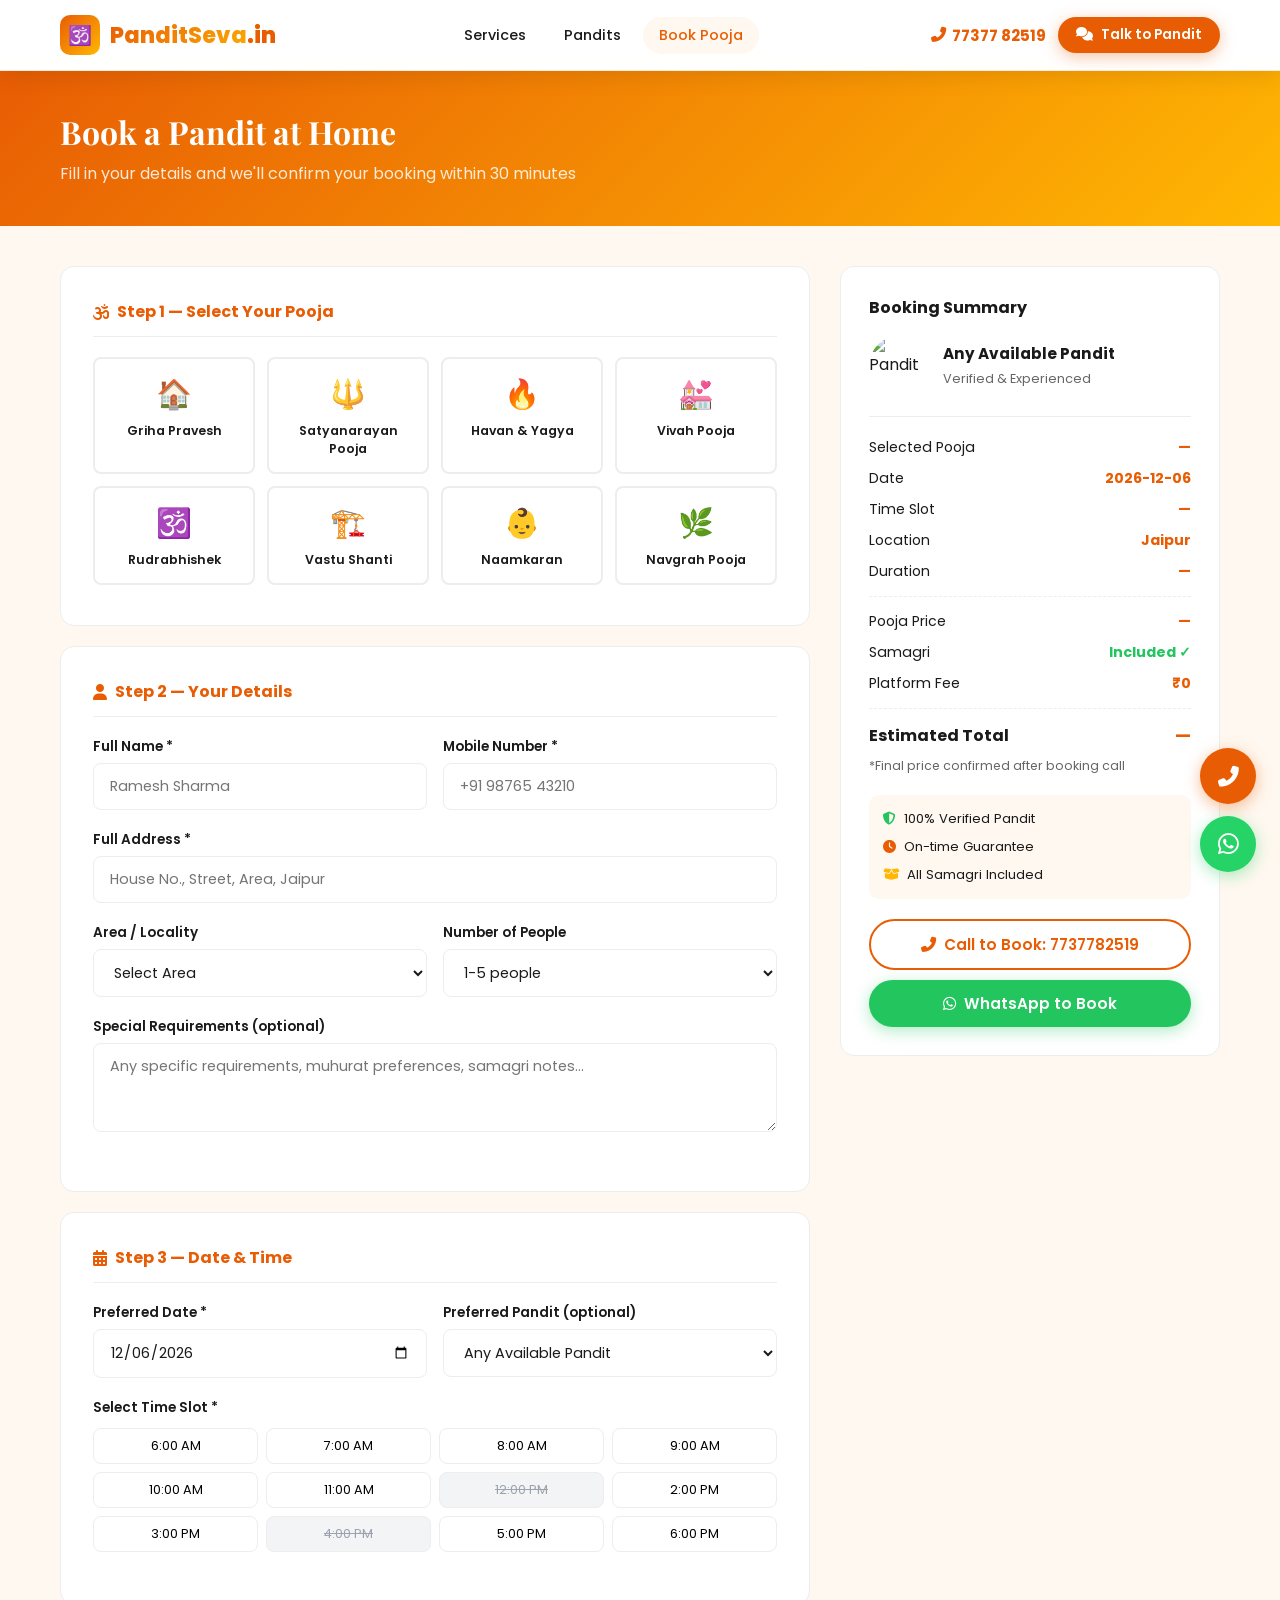
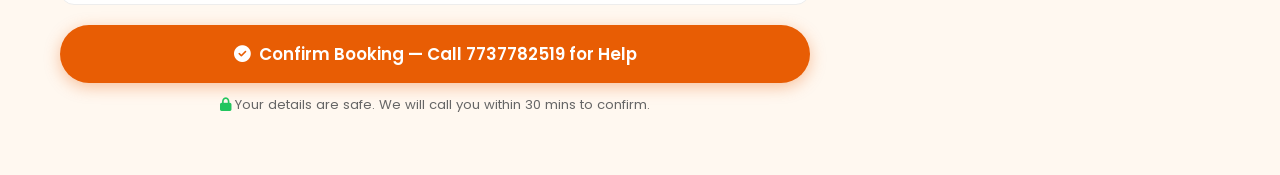
==== booking.html @ 1c574b83 "Initial commit: PanditSeva.in — Pandit booking website for Jaipur Full website with Astrotalk-style " ====
<!DOCTYPE html>
<html lang="en">
<head>
  <meta charset="UTF-8">
  <meta name="viewport" content="width=device-width, initial-scale=1.0">
  <title>Book a Pooja — PanditSeva.in Jaipur</title>
  <link rel="stylesheet" href="css/style.css">
  <link rel="stylesheet" href="https://cdnjs.cloudflare.com/ajax/libs/font-awesome/6.5.0/css/all.min.css">
  <link rel="icon" href="data:image/svg+xml,<svg xmlns='http://www.w3.org/2000/svg' viewBox='0 0 100 100'><text y='.9em' font-size='90'>🕉️</text></svg>">
  <style>
    .service-select-grid { display: grid; grid-template-columns: repeat(4, 1fr); gap: 12px; margin-bottom: 8px; }
    .service-select-card { border: 2px solid var(--border); border-radius: var(--radius-sm); padding: 14px 10px; text-align: center; cursor: pointer; transition: var(--transition); }
    .service-select-card:hover { border-color: var(--primary); background: var(--bg-light); }
    .service-select-card.selected { border-color: var(--primary); background: var(--bg-light); }
    .service-select-card .icon { font-size: 1.8rem; margin-bottom: 6px; }
    .service-select-card span { font-size: 0.78rem; font-weight: 600; display: block; }
    .slot-grid { display: grid; grid-template-columns: repeat(4, 1fr); gap: 8px; margin-top: 10px; }
    .slot-btn { border: 1px solid var(--border); border-radius: 8px; padding: 8px 4px; font-size: 0.8rem; cursor: pointer; transition: var(--transition); font-family: 'Poppins', sans-serif; background: #fff; text-align: center; }
    .slot-btn:hover { border-color: var(--primary); color: var(--primary); }
    .slot-btn.selected { background: var(--primary); color: #fff; border-color: var(--primary); }
    .slot-btn.unavailable { background: #F3F4F6; color: #9CA3AF; cursor: not-allowed; text-decoration: line-through; }
    .success-overlay { display: none; position: fixed; inset: 0; background: rgba(0,0,0,0.7); z-index: 9999; align-items: center; justify-content: center; }
    .success-overlay.active { display: flex; }
    .success-box { background: #fff; border-radius: 24px; padding: 48px 40px; text-align: center; max-width: 400px; width: 90%; }
    .success-icon { font-size: 4rem; margin-bottom: 16px; }
    .success-box h2 { font-size: 1.5rem; margin-bottom: 10px; }
    .success-box p { color: var(--text-muted); margin-bottom: 24px; line-height: 1.7; }
    .booking-id { background: var(--bg-light); border-radius: 10px; padding: 12px; font-weight: 700; color: var(--primary); margin-bottom: 24px; font-size: 1.1rem; }
    @media (max-width: 768px) { .service-select-grid { grid-template-columns: repeat(2, 1fr); } .slot-grid { grid-template-columns: repeat(3, 1fr); } }
  </style>
</head>
<body>

<header class="header scrolled">
  <div class="container">
    <div class="header-inner">
      <a href="index.html" class="logo">
        <div class="logo-icon">🕉️</div>
        <span class="logo-text">PanditSeva<span class="logo-dot">.in</span></span>
      </a>
      <nav class="nav">
        <a href="index.html#services">Services</a>
        <a href="pandits.html">Pandits</a>
        <a href="booking.html" class="active">Book Pooja</a>
      </nav>
      <div class="header-actions">
        <a href="tel:7737782519" class="header-phone"><i class="fas fa-phone-alt"></i> 77377 82519</a>
        <a href="chat.html" class="btn btn-primary btn-sm"><i class="fas fa-comments"></i> Talk to Pandit</a>
      </div>
    </div>
  </div>
</header>

<div class="booking-page">
  <div class="booking-hero">
    <div class="container">
      <h1 style="font-family:'Playfair Display',serif;font-size:2rem;color:#fff;margin-bottom:8px">Book a Pandit at Home</h1>
      <p style="color:rgba(255,255,255,0.85)">Fill in your details and we'll confirm your booking within 30 minutes</p>
    </div>
  </div>

  <div class="container">
    <div class="booking-layout">

      <!-- BOOKING FORM -->
      <div>

        <!-- Step 1: Select Pooja -->
        <div class="booking-form-card" style="margin-bottom:20px">
          <div class="form-section-title"><i class="fas fa-om"></i> Step 1 — Select Your Pooja</div>
          <div class="service-select-grid" id="serviceGrid">
            <!-- injected by JS -->
          </div>
        </div>

        <!-- Step 2: Personal Details -->
        <div class="booking-form-card" style="margin-bottom:20px">
          <div class="form-section-title"><i class="fas fa-user"></i> Step 2 — Your Details</div>
          <div class="form-row">
            <div class="form-group">
              <label>Full Name *</label>
              <input type="text" class="form-control" id="custName" placeholder="Ramesh Sharma">
            </div>
            <div class="form-group">
              <label>Mobile Number *</label>
              <input type="tel" class="form-control" id="custPhone" placeholder="+91 98765 43210">
            </div>
          </div>
          <div class="form-group">
            <label>Full Address *</label>
            <input type="text" class="form-control" id="custAddress" placeholder="House No., Street, Area, Jaipur">
          </div>
          <div class="form-row">
            <div class="form-group">
              <label>Area / Locality</label>
              <select class="form-control" id="custArea">
                <option>Select Area</option>
                <option>Vaishali Nagar</option>
                <option>Mansarovar</option>
                <option>Malviya Nagar</option>
                <option>C-Scheme</option>
                <option>Bani Park</option>
                <option>Jagatpura</option>
                <option>Pratap Nagar</option>
                <option>Raja Park</option>
                <option>Tonk Road</option>
                <option>Ajmer Road</option>
                <option>Sanganer</option>
                <option>Murlipura</option>
                <option>Other Jaipur Area</option>
              </select>
            </div>
            <div class="form-group">
              <label>Number of People</label>
              <select class="form-control" id="custPeople">
                <option>1-5 people</option>
                <option>6-15 people</option>
                <option>16-30 people</option>
                <option>30+ people</option>
              </select>
            </div>
          </div>
          <div class="form-group">
            <label>Special Requirements (optional)</label>
            <textarea class="form-control" id="custNote" rows="3" placeholder="Any specific requirements, muhurat preferences, samagri notes..."></textarea>
          </div>
        </div>

        <!-- Step 3: Date & Time -->
        <div class="booking-form-card" style="margin-bottom:20px">
          <div class="form-section-title"><i class="fas fa-calendar-alt"></i> Step 3 — Date & Time</div>
          <div class="form-row">
            <div class="form-group">
              <label>Preferred Date *</label>
              <input type="date" class="form-control" id="custDate">
            </div>
            <div class="form-group">
              <label>Preferred Pandit (optional)</label>
              <select class="form-control" id="custPandit">
                <option value="">Any Available Pandit</option>
              </select>
            </div>
          </div>
          <div class="form-group">
            <label>Select Time Slot *</label>
            <div class="slot-grid" id="slotGrid">
              <!-- injected by JS -->
            </div>
          </div>
        </div>

        <button class="btn btn-primary btn-lg" style="width:100%;justify-content:center" onclick="submitBooking()">
          <i class="fas fa-check-circle"></i> Confirm Booking — Call 7737782519 for Help
        </button>
        <p style="text-align:center;font-size:0.82rem;color:var(--text-muted);margin-top:12px">
          <i class="fas fa-lock" style="color:var(--success)"></i> Your details are safe. We will call you within 30 mins to confirm.
        </p>
      </div>

      <!-- SUMMARY -->
      <div>
        <div class="booking-summary">
          <h4 style="margin-bottom:16px;font-size:1rem;font-weight:700">Booking Summary</h4>

          <div class="summary-pandit" id="summaryPandit">
            <img src="https://ui-avatars.com/api/?name=Any+Pandit&background=E85D04&color=fff" alt="Pandit" style="width:60px;height:60px;border-radius:50%">
            <div>
              <strong style="display:block;font-size:0.95rem">Any Available Pandit</strong>
              <span style="font-size:0.8rem;color:var(--text-muted)">Verified & Experienced</span>
            </div>
          </div>

          <div class="summary-row">
            <span>Selected Pooja</span>
            <strong id="sumPooja">—</strong>
          </div>
          <div class="summary-row">
            <span>Date</span>
            <strong id="sumDate">—</strong>
          </div>
          <div class="summary-row">
            <span>Time Slot</span>
            <strong id="sumTime">—</strong>
          </div>
          <div class="summary-row">
            <span>Location</span>
            <strong id="sumArea">Jaipur</strong>
          </div>
          <div class="summary-row">
            <span>Duration</span>
            <strong id="sumDuration">—</strong>
          </div>
          <hr class="summary-divider">
          <div class="summary-row">
            <span>Pooja Price</span>
            <strong id="sumPrice" style="color:var(--primary)">—</strong>
          </div>
          <div class="summary-row">
            <span>Samagri</span>
            <strong style="color:var(--success)">Included ✓</strong>
          </div>
          <div class="summary-row">
            <span>Platform Fee</span>
            <strong>₹0</strong>
          </div>
          <hr class="summary-divider">
          <div class="summary-total">
            <span>Estimated Total</span>
            <strong id="sumTotal" style="color:var(--primary);font-size:1.1rem">—</strong>
          </div>
          <p style="font-size:0.78rem;color:var(--text-muted);margin-top:8px">*Final price confirmed after booking call</p>

          <div style="margin-top:20px;background:var(--bg-light);border-radius:10px;padding:14px;font-size:0.82rem">
            <div style="display:flex;gap:8px;align-items:center;margin-bottom:8px"><i class="fas fa-shield-alt" style="color:var(--success)"></i> 100% Verified Pandit</div>
            <div style="display:flex;gap:8px;align-items:center;margin-bottom:8px"><i class="fas fa-clock" style="color:var(--primary)"></i> On-time Guarantee</div>
            <div style="display:flex;gap:8px;align-items:center"><i class="fas fa-box-open" style="color:var(--gold)"></i> All Samagri Included</div>
          </div>

          <div style="margin-top:20px">
            <a href="tel:7737782519" class="btn btn-outline" style="width:100%;justify-content:center;margin-bottom:10px">
              <i class="fas fa-phone-alt"></i> Call to Book: 7737782519
            </a>
            <a href="https://wa.me/917737782519?text=I want to book a pooja" target="_blank" class="btn btn-green" style="width:100%;justify-content:center">
              <i class="fab fa-whatsapp"></i> WhatsApp to Book
            </a>
          </div>
        </div>
      </div>

    </div>
  </div>
</div>

<!-- SUCCESS MODAL -->
<div class="success-overlay" id="successOverlay">
  <div class="success-box">
    <div class="success-icon">🙏</div>
    <h2>Booking Confirmed!</h2>
    <p>Thank you for booking with PanditSeva.in. Our team will call you within 30 minutes to confirm all details.</p>
    <div class="booking-id" id="bookingId">Booking ID: PS-XXXXXX</div>
    <div style="display:flex;flex-direction:column;gap:10px">
      <a href="tel:7737782519" class="btn btn-primary" style="justify-content:center">
        <i class="fas fa-phone-alt"></i> Call Us: 7737782519
      </a>
      <a href="https://wa.me/917737782519" target="_blank" class="btn btn-green" style="justify-content:center">
        <i class="fab fa-whatsapp"></i> WhatsApp Us
      </a>
      <a href="index.html" class="btn btn-outline" style="justify-content:center">Back to Home</a>
    </div>
  </div>
</div>

<!-- FLOATING -->
<div class="float-btns">
  <a href="tel:7737782519" class="float-call"><i class="fas fa-phone-alt"></i></a>
  <a href="https://wa.me/917737782519" target="_blank" class="float-wa"><i class="fab fa-whatsapp"></i></a>
</div>

<script src="js/data.js"></script>
<script>
// Set min date to today
const dateInput = document.getElementById('custDate');
const today = new Date().toISOString().split('T')[0];
dateInput.min = today;
dateInput.value = today;
dateInput.onchange = () => { document.getElementById('sumDate').textContent = dateInput.value; };

// Render service selection
const sGrid = document.getElementById('serviceGrid');
let selectedService = null;
services.forEach((s, i) => {
  const el = document.createElement('div');
  el.className = 'service-select-card';
  el.innerHTML = `<div class="icon">${s.icon}</div><span>${s.name}</span>`;
  el.onclick = () => {
    document.querySelectorAll('.service-select-card').forEach(c => c.classList.remove('selected'));
    el.classList.add('selected');
    selectedService = poojas[i];
    document.getElementById('sumPooja').textContent = s.name;
    document.getElementById('sumPrice').textContent = poojas[i].price;
    document.getElementById('sumTotal').textContent = poojas[i].price + '+';
    document.getElementById('sumDuration').textContent = poojas[i].duration;
  };
  sGrid.appendChild(el);
});

// Render time slots
const slots = ['6:00 AM','7:00 AM','8:00 AM','9:00 AM','10:00 AM','11:00 AM','12:00 PM','2:00 PM','3:00 PM','4:00 PM','5:00 PM','6:00 PM'];
const unavailable = ['12:00 PM', '4:00 PM'];
let selectedSlot = null;
const slotGrid = document.getElementById('slotGrid');
slots.forEach(slot => {
  const btn = document.createElement('button');
  btn.className = 'slot-btn' + (unavailable.includes(slot) ? ' unavailable' : '');
  btn.textContent = slot;
  if (!unavailable.includes(slot)) {
    btn.onclick = () => {
      document.querySelectorAll('.slot-btn:not(.unavailable)').forEach(b => b.classList.remove('selected'));
      btn.classList.add('selected');
      selectedSlot = slot;
      document.getElementById('sumTime').textContent = slot;
    };
  }
  slotGrid.appendChild(btn);
});

// Populate pandit dropdown
const panditSelect = document.getElementById('custPandit');
pandits.forEach(p => {
  const opt = document.createElement('option');
  opt.value = p.id;
  opt.textContent = p.name + ' (' + p.specializations[0] + ')';
  panditSelect.appendChild(opt);
});

// URL param - pre-select pandit
const urlParams = new URLSearchParams(window.location.search);
const panditId = parseInt(urlParams.get('pandit'));
if (panditId) panditSelect.value = panditId;

document.getElementById('custArea').onchange = function() {
  document.getElementById('sumArea').textContent = this.value + ', Jaipur';
};
document.getElementById('sumDate').textContent = today;

function submitBooking() {
  const name = document.getElementById('custName').value.trim();
  const phone = document.getElementById('custPhone').value.trim();
  const address = document.getElementById('custAddress').value.trim();
  if (!name) { alert('Please enter your name.'); return; }
  if (!phone) { alert('Please enter your mobile number.'); return; }
  if (!address) { alert('Please enter your address.'); return; }
  if (!selectedService) { alert('Please select a pooja service.'); return; }
  if (!selectedSlot) { alert('Please select a time slot.'); return; }
  const id = 'PS-' + Math.floor(100000 + Math.random() * 900000);
  document.getElementById('bookingId').textContent = 'Booking ID: ' + id;
  document.getElementById('successOverlay').classList.add('active');
}
</script>
</body>
</html>
---- css/style.css ----
@import url('https://fonts.googleapis.com/css2?family=Poppins:wght@300;400;500;600;700;800&family=Playfair+Display:wght@600;700&display=swap');

:root {
  --primary: #E85D04;
  --primary-dark: #C4400A;
  --primary-light: #FF8C38;
  --gold: #FFB703;
  --gold-dark: #E0A003;
  --saffron: #F48C06;
  --bg-light: #FFF8F0;
  --bg-white: #FFFFFF;
  --text-dark: #1A1A1A;
  --text-muted: #666;
  --text-light: #999;
  --border: #EDEDED;
  --success: #22C55E;
  --danger: #EF4444;
  --warning: #F59E0B;
  --shadow-sm: 0 2px 8px rgba(232,93,4,0.08);
  --shadow-md: 0 4px 24px rgba(0,0,0,0.10);
  --shadow-lg: 0 8px 40px rgba(0,0,0,0.14);
  --radius-sm: 8px;
  --radius-md: 14px;
  --radius-lg: 22px;
  --radius-xl: 40px;
  --transition: all 0.25s ease;
}

*, *::before, *::after { box-sizing: border-box; margin: 0; padding: 0; }
html { scroll-behavior: smooth; }
body { font-family: 'Poppins', sans-serif; color: var(--text-dark); background: #fff; overflow-x: hidden; }
a { text-decoration: none; color: inherit; }
ul { list-style: none; }
img { max-width: 100%; display: block; }
button { cursor: pointer; border: none; outline: none; font-family: 'Poppins', sans-serif; }

/* ── SCROLLBAR ── */
::-webkit-scrollbar { width: 6px; }
::-webkit-scrollbar-track { background: #f1f1f1; }
::-webkit-scrollbar-thumb { background: var(--primary); border-radius: 10px; }

/* ── UTILITY ── */
.container { max-width: 1200px; margin: 0 auto; padding: 0 20px; }
.section { padding: 80px 0; }
.section-title { font-family: 'Playfair Display', serif; font-size: 2.2rem; font-weight: 700; color: var(--text-dark); margin-bottom: 10px; }
.section-subtitle { color: var(--text-muted); font-size: 1rem; margin-bottom: 50px; }
.badge { display: inline-block; padding: 4px 12px; border-radius: 50px; font-size: 0.75rem; font-weight: 600; }
.badge-success { background: #DCFCE7; color: #16A34A; }
.badge-warning { background: #FEF3C7; color: #D97706; }
.badge-danger { background: #FEE2E2; color: #DC2626; }
.tag { display: inline-block; background: var(--bg-light); border: 1px solid #FDDCB5; color: var(--primary); font-size: 0.72rem; font-weight: 500; padding: 3px 10px; border-radius: 50px; }

/* ── BUTTONS ── */
.btn { display: inline-flex; align-items: center; gap: 8px; padding: 12px 28px; border-radius: var(--radius-xl); font-weight: 600; font-size: 0.95rem; transition: var(--transition); }
.btn-primary { background: var(--primary); color: #fff; box-shadow: 0 4px 16px rgba(232,93,4,0.35); }
.btn-primary:hover { background: var(--primary-dark); transform: translateY(-2px); box-shadow: 0 6px 20px rgba(232,93,4,0.45); }
.btn-gold { background: linear-gradient(135deg, #FFB703, #E85D04); color: #fff; box-shadow: 0 4px 16px rgba(255,183,3,0.4); }
.btn-gold:hover { transform: translateY(-2px); box-shadow: 0 6px 20px rgba(255,183,3,0.5); }
.btn-outline { background: transparent; border: 2px solid var(--primary); color: var(--primary); }
.btn-outline:hover { background: var(--primary); color: #fff; }
.btn-white { background: #fff; color: var(--primary); box-shadow: var(--shadow-md); }
.btn-white:hover { transform: translateY(-2px); }
.btn-sm { padding: 8px 18px; font-size: 0.85rem; }
.btn-lg { padding: 16px 36px; font-size: 1.05rem; }
.btn-green { background: #22C55E; color: #fff; box-shadow: 0 4px 16px rgba(34,197,94,0.35); }
.btn-green:hover { background: #16A34A; transform: translateY(-2px); }

/* ── HEADER ── */
.header { position: fixed; top: 0; left: 0; right: 0; z-index: 1000; background: rgba(255,255,255,0.95); backdrop-filter: blur(12px); border-bottom: 1px solid rgba(232,93,4,0.1); transition: var(--transition); }
.header.scrolled { box-shadow: var(--shadow-md); }
.header-inner { display: flex; align-items: center; justify-content: space-between; height: 70px; }
.logo { display: flex; align-items: center; gap: 10px; }
.logo-icon { width: 40px; height: 40px; background: linear-gradient(135deg, var(--primary), var(--gold)); border-radius: 10px; display: flex; align-items: center; justify-content: center; font-size: 1.2rem; }
.logo-text { font-size: 1.4rem; font-weight: 800; background: linear-gradient(135deg, var(--primary), var(--gold)); -webkit-background-clip: text; -webkit-text-fill-color: transparent; background-clip: text; }
.logo-dot { color: var(--primary); -webkit-text-fill-color: var(--primary); }
.nav { display: flex; align-items: center; gap: 6px; }
.nav a { padding: 8px 16px; border-radius: 50px; font-size: 0.9rem; font-weight: 500; color: var(--text-dark); transition: var(--transition); }
.nav a:hover, .nav a.active { background: var(--bg-light); color: var(--primary); }
.header-actions { display: flex; align-items: center; gap: 12px; }
.header-phone { display: flex; align-items: center; gap: 6px; color: var(--primary); font-weight: 700; font-size: 0.95rem; }
.hamburger { display: none; flex-direction: column; gap: 5px; background: none; padding: 4px; }
.hamburger span { display: block; width: 24px; height: 2px; background: var(--text-dark); border-radius: 2px; transition: var(--transition); }

/* ── HERO ── */
.hero { min-height: 100vh; background: linear-gradient(135deg, #FFF3E8 0%, #FFF8F0 40%, #FFF0D6 100%); display: flex; align-items: center; padding-top: 70px; position: relative; overflow: hidden; }
.hero::before { content: ''; position: absolute; top: -100px; right: -100px; width: 500px; height: 500px; background: radial-gradient(circle, rgba(232,93,4,0.08) 0%, transparent 70%); border-radius: 50%; }
.hero::after { content: ''; position: absolute; bottom: -50px; left: -50px; width: 300px; height: 300px; background: radial-gradient(circle, rgba(255,183,3,0.1) 0%, transparent 70%); border-radius: 50%; }
.hero-grid { display: grid; grid-template-columns: 1fr 1fr; gap: 60px; align-items: center; position: relative; z-index: 1; }
.hero-eyebrow { display: flex; align-items: center; gap: 10px; margin-bottom: 20px; }
.hero-eyebrow span { font-size: 0.85rem; font-weight: 600; color: var(--primary); }
.hero-eyebrow::before { content: '🕉️'; font-size: 1.2rem; }
.hero-title { font-family: 'Playfair Display', serif; font-size: 3rem; line-height: 1.2; font-weight: 700; margin-bottom: 20px; }
.hero-title span { background: linear-gradient(135deg, var(--primary), var(--gold)); -webkit-background-clip: text; -webkit-text-fill-color: transparent; background-clip: text; }
.hero-desc { color: var(--text-muted); font-size: 1.05rem; line-height: 1.8; margin-bottom: 35px; }
.hero-actions { display: flex; align-items: center; gap: 16px; flex-wrap: wrap; margin-bottom: 40px; }
.hero-stats { display: flex; gap: 32px; }
.hero-stat strong { display: block; font-size: 1.5rem; font-weight: 800; color: var(--primary); }
.hero-stat span { font-size: 0.8rem; color: var(--text-muted); }
.hero-card { background: #fff; border-radius: var(--radius-lg); box-shadow: var(--shadow-lg); padding: 30px; border: 1px solid rgba(232,93,4,0.1); }
.hero-card-title { font-size: 1.1rem; font-weight: 700; margin-bottom: 20px; display: flex; align-items: center; gap: 8px; }
.live-dot { width: 10px; height: 10px; background: var(--success); border-radius: 50%; animation: pulse 1.5s infinite; }
@keyframes pulse { 0%,100%{opacity:1;transform:scale(1)} 50%{opacity:0.6;transform:scale(1.3)} }
.online-pandits { display: flex; flex-direction: column; gap: 14px; }
.mini-pandit { display: flex; align-items: center; gap: 12px; padding: 12px; background: var(--bg-light); border-radius: var(--radius-md); cursor: pointer; transition: var(--transition); }
.mini-pandit:hover { background: #FDDCB5; }
.mini-avatar { position: relative; }
.mini-avatar img { width: 44px; height: 44px; border-radius: 50%; object-fit: cover; }
.online-badge { position: absolute; bottom: 0; right: 0; width: 13px; height: 13px; background: var(--success); border: 2px solid #fff; border-radius: 50%; }
.busy-badge { position: absolute; bottom: 0; right: 0; width: 13px; height: 13px; background: var(--warning); border: 2px solid #fff; border-radius: 50%; }
.mini-info { flex: 1; }
.mini-info strong { font-size: 0.9rem; font-weight: 600; display: block; }
.mini-info small { color: var(--text-muted); font-size: 0.75rem; }
.mini-price { font-weight: 700; color: var(--primary); font-size: 0.85rem; }
.mini-actions { display: flex; gap: 6px; }
.mini-btn { width: 32px; height: 32px; border-radius: 50%; display: flex; align-items: center; justify-content: center; font-size: 0.8rem; transition: var(--transition); border: none; cursor: pointer; }
.mini-btn-chat { background: #EFF6FF; color: #3B82F6; }
.mini-btn-chat:hover { background: #3B82F6; color: #fff; }
.mini-btn-call { background: #F0FDF4; color: var(--success); }
.mini-btn-call:hover { background: var(--success); color: #fff; }
.view-all-link { text-align: center; margin-top: 16px; }
.view-all-link a { color: var(--primary); font-weight: 600; font-size: 0.9rem; display: inline-flex; align-items: center; gap: 4px; }

/* ── TRUST BAR ── */
.trust-bar { background: linear-gradient(135deg, var(--primary), var(--primary-dark)); padding: 20px 0; }
.trust-bar-inner { display: flex; justify-content: space-around; align-items: center; gap: 20px; flex-wrap: wrap; }
.trust-item { display: flex; align-items: center; gap: 12px; color: #fff; }
.trust-item i { font-size: 1.5rem; opacity: 0.9; }
.trust-item-text strong { display: block; font-size: 1.3rem; font-weight: 800; }
.trust-item-text span { font-size: 0.8rem; opacity: 0.85; }

/* ── SERVICES ── */
.services { background: #fff; }
.services-grid { display: grid; grid-template-columns: repeat(4, 1fr); gap: 20px; }
.service-card { background: var(--bg-light); border: 1px solid #FDDCB5; border-radius: var(--radius-md); padding: 28px 20px; text-align: center; cursor: pointer; transition: var(--transition); }
.service-card:hover { transform: translateY(-6px); background: var(--primary); border-color: var(--primary); box-shadow: 0 12px 30px rgba(232,93,4,0.25); }
.service-card:hover .service-icon { background: rgba(255,255,255,0.2); }
.service-card:hover h4 { color: #fff; }
.service-card:hover p { color: rgba(255,255,255,0.8); }
.service-card:hover .service-price { color: var(--gold); }
.service-icon { width: 64px; height: 64px; background: #fff; border-radius: 50%; display: flex; align-items: center; justify-content: center; margin: 0 auto 16px; font-size: 1.8rem; box-shadow: var(--shadow-sm); transition: var(--transition); }
.service-card h4 { font-size: 1rem; font-weight: 700; margin-bottom: 6px; transition: var(--transition); }
.service-card p { font-size: 0.8rem; color: var(--text-muted); margin-bottom: 10px; transition: var(--transition); }
.service-price { font-size: 0.85rem; font-weight: 700; color: var(--primary); transition: var(--transition); }

/* ── PANDITS SECTION (Astrotalk style) ── */
.pandits-section { background: var(--bg-light); }
.pandits-grid { display: grid; grid-template-columns: repeat(3, 1fr); gap: 22px; }
.pandit-card { background: #fff; border-radius: var(--radius-md); box-shadow: var(--shadow-sm); border: 1px solid var(--border); overflow: hidden; transition: var(--transition); }
.pandit-card:hover { transform: translateY(-5px); box-shadow: var(--shadow-md); border-color: #FDDCB5; }
.pandit-card-header { background: linear-gradient(135deg, #FFF3E8, #FFF8F0); padding: 24px; display: flex; gap: 16px; align-items: center; }
.pandit-avatar-wrap { position: relative; flex-shrink: 0; }
.pandit-avatar-wrap img { width: 72px; height: 72px; border-radius: 50%; object-fit: cover; border: 3px solid #fff; box-shadow: var(--shadow-sm); }
.status-dot { position: absolute; bottom: 3px; right: 3px; width: 16px; height: 16px; border-radius: 50%; border: 3px solid #fff; }
.status-dot.online { background: var(--success); }
.status-dot.busy { background: var(--warning); }
.status-dot.offline { background: #9CA3AF; }
.pandit-basic h3 { font-size: 1rem; font-weight: 700; margin-bottom: 4px; }
.pandit-basic .pandit-spec { font-size: 0.8rem; color: var(--text-muted); margin-bottom: 6px; }
.stars { color: var(--gold); font-size: 0.8rem; }
.stars span { color: var(--text-dark); font-weight: 600; margin-left: 3px; }
.stars small { color: var(--text-muted); font-weight: 400; }
.pandit-card-body { padding: 16px 24px; }
.pandit-tags { display: flex; flex-wrap: wrap; gap: 6px; margin-bottom: 14px; }
.pandit-meta { display: flex; justify-content: space-between; align-items: center; margin-bottom: 16px; }
.meta-item { display: flex; align-items: center; gap: 6px; font-size: 0.8rem; color: var(--text-muted); }
.meta-item i { color: var(--primary); }
.pandit-price { text-align: right; }
.pandit-price strong { display: block; font-size: 1.2rem; font-weight: 800; color: var(--primary); }
.pandit-price small { color: var(--text-muted); font-size: 0.75rem; }
.pandit-card-footer { padding: 14px 24px; border-top: 1px solid var(--border); display: flex; gap: 8px; }
.pandit-card-footer .btn { flex: 1; justify-content: center; font-size: 0.82rem; padding: 10px 14px; }
.btn-chat { background: #EFF6FF; color: #3B82F6; border: 1px solid #BFDBFE; border-radius: var(--radius-sm); }
.btn-chat:hover { background: #3B82F6; color: #fff; border-color: #3B82F6; transform: translateY(-1px); }
.btn-call-green { background: #F0FDF4; color: #16A34A; border: 1px solid #BBF7D0; border-radius: var(--radius-sm); }
.btn-call-green:hover { background: #16A34A; color: #fff; border-color: #16A34A; transform: translateY(-1px); }
.btn-book { background: var(--bg-light); color: var(--primary); border: 1px solid #FDDCB5; border-radius: var(--radius-sm); }
.btn-book:hover { background: var(--primary); color: #fff; border-color: var(--primary); transform: translateY(-1px); }

/* ── HOW IT WORKS ── */
.how-it-works { background: #fff; }
.steps-grid { display: grid; grid-template-columns: repeat(3, 1fr); gap: 40px; position: relative; }
.steps-grid::before { content: ''; position: absolute; top: 40px; left: 16%; right: 16%; height: 2px; background: linear-gradient(90deg, var(--primary), var(--gold)); z-index: 0; }
.step { text-align: center; position: relative; z-index: 1; }
.step-num { width: 80px; height: 80px; background: linear-gradient(135deg, var(--primary), var(--gold)); border-radius: 50%; display: flex; align-items: center; justify-content: center; margin: 0 auto 20px; font-size: 1.8rem; box-shadow: 0 8px 24px rgba(232,93,4,0.35); }
.step h3 { font-size: 1.1rem; font-weight: 700; margin-bottom: 10px; }
.step p { color: var(--text-muted); font-size: 0.9rem; line-height: 1.7; }

/* ── WHY CHOOSE US ── */
.why-us { background: linear-gradient(135deg, var(--primary) 0%, var(--primary-dark) 100%); color: #fff; }
.why-us .section-title { color: #fff; }
.why-us .section-subtitle { color: rgba(255,255,255,0.75); }
.why-grid { display: grid; grid-template-columns: repeat(4, 1fr); gap: 24px; }
.why-card { background: rgba(255,255,255,0.1); border: 1px solid rgba(255,255,255,0.2); border-radius: var(--radius-md); padding: 28px 20px; text-align: center; transition: var(--transition); }
.why-card:hover { background: rgba(255,255,255,0.18); transform: translateY(-4px); }
.why-icon { font-size: 2.2rem; margin-bottom: 14px; }
.why-card h4 { font-size: 1rem; font-weight: 700; margin-bottom: 8px; }
.why-card p { font-size: 0.85rem; opacity: 0.8; line-height: 1.7; }

/* ── POPULAR POOJAS ── */
.popular-poojas { background: var(--bg-light); }
.poojas-grid { display: grid; grid-template-columns: repeat(4, 1fr); gap: 20px; }
.pooja-card { background: #fff; border-radius: var(--radius-md); border: 1px solid var(--border); overflow: hidden; transition: var(--transition); }
.pooja-card:hover { transform: translateY(-5px); box-shadow: var(--shadow-md); }
.pooja-img { height: 140px; background: linear-gradient(135deg, #FFF3E8, #FDDCB5); display: flex; align-items: center; justify-content: center; font-size: 3.5rem; }
.pooja-body { padding: 18px; }
.pooja-body h4 { font-size: 0.95rem; font-weight: 700; margin-bottom: 6px; }
.pooja-body p { font-size: 0.8rem; color: var(--text-muted); margin-bottom: 12px; line-height: 1.6; }
.pooja-footer { display: flex; justify-content: space-between; align-items: center; }
.pooja-price { font-weight: 800; font-size: 1.05rem; color: var(--primary); }
.pooja-price small { font-size: 0.72rem; color: var(--text-muted); font-weight: 400; display: block; }

/* ── TESTIMONIALS ── */
.testimonials { background: #fff; }
.testi-grid { display: grid; grid-template-columns: repeat(3, 1fr); gap: 24px; }
.testi-card { background: var(--bg-light); border: 1px solid #FDDCB5; border-radius: var(--radius-md); padding: 28px; position: relative; }
.testi-card::before { content: '"'; font-family: 'Playfair Display', serif; font-size: 5rem; color: var(--primary); opacity: 0.15; position: absolute; top: 10px; left: 20px; line-height: 1; }
.testi-stars { color: var(--gold); margin-bottom: 12px; }
.testi-text { font-size: 0.9rem; line-height: 1.8; color: var(--text-muted); margin-bottom: 20px; }
.testi-user { display: flex; align-items: center; gap: 12px; }
.testi-user img { width: 44px; height: 44px; border-radius: 50%; object-fit: cover; }
.testi-user strong { display: block; font-size: 0.9rem; font-weight: 600; }
.testi-user span { font-size: 0.78rem; color: var(--text-muted); }
.testi-tag { position: absolute; top: 20px; right: 20px; }

/* ── FAQ ── */
.faq { background: var(--bg-light); }
.faq-list { max-width: 800px; margin: 0 auto; display: flex; flex-direction: column; gap: 12px; }
.faq-item { background: #fff; border: 1px solid var(--border); border-radius: var(--radius-md); overflow: hidden; transition: var(--transition); }
.faq-item.open { border-color: var(--primary); }
.faq-q { padding: 18px 22px; display: flex; justify-content: space-between; align-items: center; cursor: pointer; font-weight: 600; font-size: 0.95rem; gap: 16px; }
.faq-q i { color: var(--primary); font-size: 1rem; transition: var(--transition); flex-shrink: 0; }
.faq-item.open .faq-q i { transform: rotate(180deg); }
.faq-a { display: none; padding: 0 22px 18px; color: var(--text-muted); font-size: 0.9rem; line-height: 1.8; }
.faq-item.open .faq-a { display: block; }

/* ── CTA BANNER ── */
.cta-banner { background: linear-gradient(135deg, #FFF3E8, #FDDCB5); padding: 70px 0; text-align: center; }
.cta-banner h2 { font-family: 'Playfair Display', serif; font-size: 2.2rem; margin-bottom: 14px; }
.cta-banner p { color: var(--text-muted); margin-bottom: 32px; font-size: 1rem; }
.cta-actions { display: flex; justify-content: center; gap: 16px; flex-wrap: wrap; }

/* ── FOOTER ── */
.footer { background: #1A1A1A; color: #ccc; padding: 60px 0 30px; }
.footer-grid { display: grid; grid-template-columns: 2fr 1fr 1fr 1.5fr; gap: 40px; margin-bottom: 40px; }
.footer-brand p { font-size: 0.88rem; line-height: 1.8; margin: 16px 0; color: #999; }
.footer-brand .logo-text { -webkit-text-fill-color: #fff; background: none; color: #fff; font-size: 1.5rem; }
.footer-brand .logo-icon { background: linear-gradient(135deg, var(--primary), var(--gold)); }
.footer-socials { display: flex; gap: 12px; margin-top: 16px; }
.social-btn { width: 38px; height: 38px; border-radius: 50%; background: rgba(255,255,255,0.08); display: flex; align-items: center; justify-content: center; color: #ccc; font-size: 0.9rem; transition: var(--transition); }
.social-btn:hover { background: var(--primary); color: #fff; }
.footer-col h5 { font-size: 0.95rem; font-weight: 700; color: #fff; margin-bottom: 18px; }
.footer-col ul { display: flex; flex-direction: column; gap: 10px; }
.footer-col ul li a { font-size: 0.85rem; color: #999; transition: var(--transition); }
.footer-col ul li a:hover { color: var(--primary); padding-left: 4px; }
.footer-contact p { font-size: 0.85rem; color: #999; display: flex; align-items: flex-start; gap: 10px; margin-bottom: 12px; line-height: 1.6; }
.footer-contact p i { color: var(--primary); margin-top: 2px; flex-shrink: 0; }
.footer-bottom { border-top: 1px solid rgba(255,255,255,0.08); padding-top: 24px; display: flex; justify-content: space-between; align-items: center; flex-wrap: wrap; gap: 10px; }
.footer-bottom p { font-size: 0.82rem; color: #666; }
.footer-bottom a { color: var(--primary); }

/* ── FLOATING BUTTONS ── */
.float-btns { position: fixed; bottom: 28px; right: 24px; z-index: 900; display: flex; flex-direction: column; gap: 12px; align-items: flex-end; }
.float-wa { width: 56px; height: 56px; background: #25D366; border-radius: 50%; display: flex; align-items: center; justify-content: center; color: #fff; font-size: 1.5rem; box-shadow: 0 4px 16px rgba(37,211,102,0.4); transition: var(--transition); }
.float-wa:hover { transform: scale(1.1); }
.float-call { width: 56px; height: 56px; background: var(--primary); border-radius: 50%; display: flex; align-items: center; justify-content: center; color: #fff; font-size: 1.3rem; box-shadow: 0 4px 16px rgba(232,93,4,0.4); transition: var(--transition); animation: ring 2s infinite; }
@keyframes ring { 0%,100%{transform:scale(1)} 50%{transform:scale(1.05)} }
.float-call:hover { animation: none; transform: scale(1.1); }

/* ── CHAT PAGE ── */
.chat-page { min-height: 100vh; background: var(--bg-light); padding-top: 70px; }
.chat-layout { display: grid; grid-template-columns: 320px 1fr; height: calc(100vh - 70px); }
.chat-sidebar { background: #fff; border-right: 1px solid var(--border); overflow-y: auto; }
.chat-sidebar-header { padding: 20px; border-bottom: 1px solid var(--border); display: flex; align-items: center; gap: 12px; }
.chat-sidebar-header h3 { font-size: 1rem; font-weight: 700; }
.chat-search { padding: 12px 16px; border-bottom: 1px solid var(--border); }
.chat-search input { width: 100%; background: var(--bg-light); border: none; border-radius: 50px; padding: 10px 16px; font-size: 0.88rem; font-family: 'Poppins', sans-serif; outline: none; }
.chat-list { }
.chat-item { padding: 14px 16px; display: flex; align-items: center; gap: 12px; cursor: pointer; transition: var(--transition); border-bottom: 1px solid #F5F5F5; }
.chat-item:hover, .chat-item.active { background: var(--bg-light); }
.chat-item-avatar { position: relative; flex-shrink: 0; }
.chat-item-avatar img { width: 46px; height: 46px; border-radius: 50%; object-fit: cover; }
.chat-item-info { flex: 1; min-width: 0; }
.chat-item-info strong { font-size: 0.88rem; font-weight: 600; display: block; }
.chat-item-info p { font-size: 0.78rem; color: var(--text-muted); white-space: nowrap; overflow: hidden; text-overflow: ellipsis; }
.chat-item-meta { text-align: right; }
.chat-item-meta time { font-size: 0.72rem; color: var(--text-muted); }
.unread-badge { background: var(--primary); color: #fff; font-size: 0.68rem; font-weight: 700; padding: 2px 7px; border-radius: 50px; }
.chat-main { display: flex; flex-direction: column; background: #F0F4F8; }
.chat-header { background: #fff; padding: 14px 24px; border-bottom: 1px solid var(--border); display: flex; align-items: center; gap: 14px; box-shadow: var(--shadow-sm); }
.chat-header img { width: 44px; height: 44px; border-radius: 50%; object-fit: cover; }
.chat-header-info { flex: 1; }
.chat-header-info strong { display: block; font-size: 0.95rem; font-weight: 700; }
.chat-header-info small { color: var(--text-muted); font-size: 0.78rem; }
.chat-header-actions { display: flex; gap: 10px; }
.icon-btn { width: 38px; height: 38px; border-radius: 50%; display: flex; align-items: center; justify-content: center; cursor: pointer; transition: var(--transition); border: none; font-size: 0.95rem; }
.icon-btn-video { background: #EFF6FF; color: #3B82F6; }
.icon-btn-video:hover { background: #3B82F6; color: #fff; }
.icon-btn-call { background: #F0FDF4; color: var(--success); }
.icon-btn-call:hover { background: var(--success); color: #fff; }
.chat-timer-bar { background: linear-gradient(135deg, #FFF3E8, #FDDCB5); padding: 8px 24px; display: flex; align-items: center; justify-content: space-between; font-size: 0.82rem; }
.timer-running { display: flex; align-items: center; gap: 6px; color: var(--primary); font-weight: 600; }
.wallet-bal { display: flex; align-items: center; gap: 6px; color: var(--text-muted); }
.wallet-bal strong { color: var(--success); font-weight: 700; }
.chat-messages { flex: 1; overflow-y: auto; padding: 24px; display: flex; flex-direction: column; gap: 16px; }
.msg { max-width: 70%; }
.msg-in { align-self: flex-start; }
.msg-out { align-self: flex-end; }
.msg-bubble { padding: 12px 16px; border-radius: 18px; font-size: 0.88rem; line-height: 1.6; }
.msg-in .msg-bubble { background: #fff; border-bottom-left-radius: 4px; box-shadow: var(--shadow-sm); }
.msg-out .msg-bubble { background: var(--primary); color: #fff; border-bottom-right-radius: 4px; }
.msg-time { font-size: 0.7rem; color: var(--text-muted); margin-top: 4px; }
.msg-out .msg-time { text-align: right; }
.msg-sender { font-size: 0.72rem; color: var(--primary); font-weight: 600; margin-bottom: 4px; }
.chat-input-area { background: #fff; padding: 16px 24px; border-top: 1px solid var(--border); display: flex; align-items: center; gap: 12px; }
.chat-input { flex: 1; background: var(--bg-light); border: 1px solid var(--border); border-radius: 50px; padding: 12px 20px; font-size: 0.9rem; font-family: 'Poppins', sans-serif; outline: none; transition: var(--transition); }
.chat-input:focus { border-color: var(--primary); background: #fff; }
.send-btn { width: 46px; height: 46px; background: var(--primary); border-radius: 50%; display: flex; align-items: center; justify-content: center; color: #fff; font-size: 1rem; cursor: pointer; transition: var(--transition); border: none; }
.send-btn:hover { background: var(--primary-dark); transform: scale(1.05); }

/* ── CALL MODAL ── */
.call-overlay { position: fixed; inset: 0; background: rgba(0,0,0,0.85); z-index: 9999; display: none; align-items: center; justify-content: center; }
.call-overlay.active { display: flex; }
.call-box { background: #1A1A2E; border-radius: 24px; padding: 40px; text-align: center; width: 360px; color: #fff; }
.call-box img { width: 100px; height: 100px; border-radius: 50%; margin: 0 auto 20px; border: 4px solid var(--primary); }
.call-box h3 { font-size: 1.4rem; font-weight: 700; margin-bottom: 6px; }
.call-box p { color: rgba(255,255,255,0.6); margin-bottom: 30px; font-size: 0.9rem; }
.call-timer { font-size: 2rem; font-weight: 800; color: var(--gold); margin-bottom: 30px; letter-spacing: 2px; }
.call-actions { display: flex; justify-content: center; gap: 24px; }
.call-btn { width: 60px; height: 60px; border-radius: 50%; display: flex; align-items: center; justify-content: center; font-size: 1.3rem; cursor: pointer; transition: var(--transition); border: none; }
.call-btn-mute { background: rgba(255,255,255,0.15); color: #fff; }
.call-btn-speaker { background: rgba(255,255,255,0.15); color: #fff; }
.call-btn-end { background: var(--danger); color: #fff; box-shadow: 0 4px 16px rgba(239,68,68,0.4); }
.call-btn:hover { transform: scale(1.08); }

/* ── PANDITS PAGE ── */
.pandits-page { padding-top: 70px; min-height: 100vh; background: var(--bg-light); }
.pandits-hero { background: linear-gradient(135deg, var(--primary), var(--primary-dark)); padding: 40px 0; color: #fff; }
.pandits-hero h1 { font-family: 'Playfair Display', serif; font-size: 2rem; margin-bottom: 10px; }
.pandits-hero p { opacity: 0.85; font-size: 0.95rem; }
.pandits-layout { display: grid; grid-template-columns: 260px 1fr; gap: 24px; padding: 30px 0 60px; }
.filter-sidebar { background: #fff; border-radius: var(--radius-md); padding: 24px; border: 1px solid var(--border); height: fit-content; position: sticky; top: 90px; }
.filter-sidebar h4 { font-size: 0.95rem; font-weight: 700; margin-bottom: 16px; display: flex; align-items: center; justify-content: space-between; }
.filter-sidebar h4 button { font-size: 0.78rem; color: var(--primary); background: none; border: none; cursor: pointer; font-family: 'Poppins', sans-serif; }
.filter-group { margin-bottom: 22px; }
.filter-group label { font-size: 0.82rem; font-weight: 600; color: var(--text-muted); text-transform: uppercase; letter-spacing: 0.5px; display: block; margin-bottom: 10px; }
.filter-option { display: flex; align-items: center; gap: 8px; margin-bottom: 8px; cursor: pointer; font-size: 0.88rem; }
.filter-option input { accent-color: var(--primary); }
.filter-divider { border: none; border-top: 1px solid var(--border); margin: 16px 0; }
.pandits-main { }
.pandits-toolbar { display: flex; justify-content: space-between; align-items: center; margin-bottom: 20px; }
.pandits-toolbar p { font-size: 0.9rem; color: var(--text-muted); }
.sort-select { border: 1px solid var(--border); border-radius: var(--radius-sm); padding: 8px 14px; font-size: 0.88rem; font-family: 'Poppins', sans-serif; outline: none; color: var(--text-dark); background: #fff; cursor: pointer; }
.pandits-list { display: flex; flex-direction: column; gap: 16px; }
.pandit-list-card { background: #fff; border-radius: var(--radius-md); border: 1px solid var(--border); padding: 20px 24px; display: flex; gap: 20px; align-items: center; transition: var(--transition); }
.pandit-list-card:hover { border-color: #FDDCB5; box-shadow: var(--shadow-md); transform: translateX(4px); }
.pandit-list-card .pandit-avatar-wrap img { width: 80px; height: 80px; }
.list-card-info { flex: 1; }
.list-card-info h3 { font-size: 1.05rem; font-weight: 700; margin-bottom: 4px; }
.list-card-info .spec { color: var(--text-muted); font-size: 0.85rem; margin-bottom: 8px; }
.list-card-tags { display: flex; flex-wrap: wrap; gap: 6px; margin-bottom: 10px; }
.list-card-meta { display: flex; gap: 20px; }
.list-card-actions { display: flex; flex-direction: column; gap: 8px; align-items: flex-end; }
.list-card-price { text-align: right; margin-bottom: 8px; }
.list-card-price strong { font-size: 1.3rem; font-weight: 800; color: var(--primary); display: block; }
.list-card-price small { color: var(--text-muted); font-size: 0.78rem; }

/* ── BOOKING PAGE ── */
.booking-page { padding-top: 70px; min-height: 100vh; background: var(--bg-light); }
.booking-hero { background: linear-gradient(135deg, var(--primary), var(--gold)); padding: 40px 0; color: #fff; }
.booking-layout { display: grid; grid-template-columns: 1fr 380px; gap: 30px; padding: 40px 0 60px; }
.booking-form-card { background: #fff; border-radius: var(--radius-md); padding: 32px; border: 1px solid var(--border); }
.form-section-title { font-size: 1rem; font-weight: 700; margin-bottom: 20px; padding-bottom: 12px; border-bottom: 1px solid var(--border); color: var(--primary); display: flex; align-items: center; gap: 8px; }
.form-group { margin-bottom: 20px; }
.form-group label { display: block; font-size: 0.85rem; font-weight: 600; margin-bottom: 6px; color: var(--text-dark); }
.form-control { width: 100%; border: 1px solid var(--border); border-radius: var(--radius-sm); padding: 12px 16px; font-size: 0.9rem; font-family: 'Poppins', sans-serif; outline: none; transition: var(--transition); background: #fff; color: var(--text-dark); }
.form-control:focus { border-color: var(--primary); box-shadow: 0 0 0 3px rgba(232,93,4,0.08); }
.form-row { display: grid; grid-template-columns: 1fr 1fr; gap: 16px; }
.booking-summary { background: #fff; border-radius: var(--radius-md); padding: 28px; border: 1px solid var(--border); height: fit-content; position: sticky; top: 90px; }
.summary-pandit { display: flex; gap: 14px; align-items: center; margin-bottom: 20px; padding-bottom: 20px; border-bottom: 1px solid var(--border); }
.summary-pandit img { width: 60px; height: 60px; border-radius: 50%; object-fit: cover; }
.summary-row { display: flex; justify-content: space-between; font-size: 0.88rem; margin-bottom: 10px; }
.summary-row strong { color: var(--primary); }
.summary-divider { border: none; border-top: 1px dashed var(--border); margin: 14px 0; }
.summary-total { display: flex; justify-content: space-between; font-weight: 700; font-size: 1rem; }

/* ── ANIMATIONS ── */
.fade-up { opacity: 0; transform: translateY(30px); transition: opacity 0.6s ease, transform 0.6s ease; }
.fade-up.visible { opacity: 1; transform: translateY(0); }

/* ── MOBILE NAV ── */
.mobile-menu { display: none; position: fixed; top: 70px; left: 0; right: 0; background: #fff; border-bottom: 1px solid var(--border); padding: 20px; z-index: 999; flex-direction: column; gap: 4px; box-shadow: var(--shadow-md); }
.mobile-menu.open { display: flex; }
.mobile-menu a { padding: 12px 16px; border-radius: var(--radius-sm); font-weight: 500; color: var(--text-dark); transition: var(--transition); }
.mobile-menu a:hover { background: var(--bg-light); color: var(--primary); }

/* ── RESPONSIVE ── */
@media (max-width: 1024px) {
  .hero-grid { grid-template-columns: 1fr; gap: 40px; }
  .hero-card { display: none; }
  .hero-title { font-size: 2.2rem; }
  .services-grid { grid-template-columns: repeat(4, 1fr); }
  .pandits-grid { grid-template-columns: repeat(2, 1fr); }
  .why-grid { grid-template-columns: repeat(2, 1fr); }
  .footer-grid { grid-template-columns: 1fr 1fr; }
}
@media (max-width: 768px) {
  .nav { display: none; }
  .hamburger { display: flex; }
  .hero-title { font-size: 1.8rem; }
  .section { padding: 60px 0; }
  .section-title { font-size: 1.7rem; }
  .services-grid { grid-template-columns: repeat(2, 1fr); }
  .pandits-grid { grid-template-columns: 1fr; }
  .steps-grid { grid-template-columns: 1fr; }
  .steps-grid::before { display: none; }
  .why-grid { grid-template-columns: 1fr 1fr; }
  .poojas-grid { grid-template-columns: repeat(2, 1fr); }
  .testi-grid { grid-template-columns: 1fr; }
  .footer-grid { grid-template-columns: 1fr; }
  .chat-layout { grid-template-columns: 1fr; }
  .chat-sidebar { display: none; }
  .pandits-layout { grid-template-columns: 1fr; }
  .filter-sidebar { display: none; }
  .booking-layout { grid-template-columns: 1fr; }
  .form-row { grid-template-columns: 1fr; }
  .hero-actions { flex-direction: column; align-items: stretch; }
  .hero-actions .btn { justify-content: center; }
}
@media (max-width: 480px) {
  .services-grid { grid-template-columns: repeat(2, 1fr); }
  .poojas-grid { grid-template-columns: 1fr; }
  .trust-bar-inner { flex-direction: column; gap: 16px; }
  .hero-stats { gap: 20px; }
}
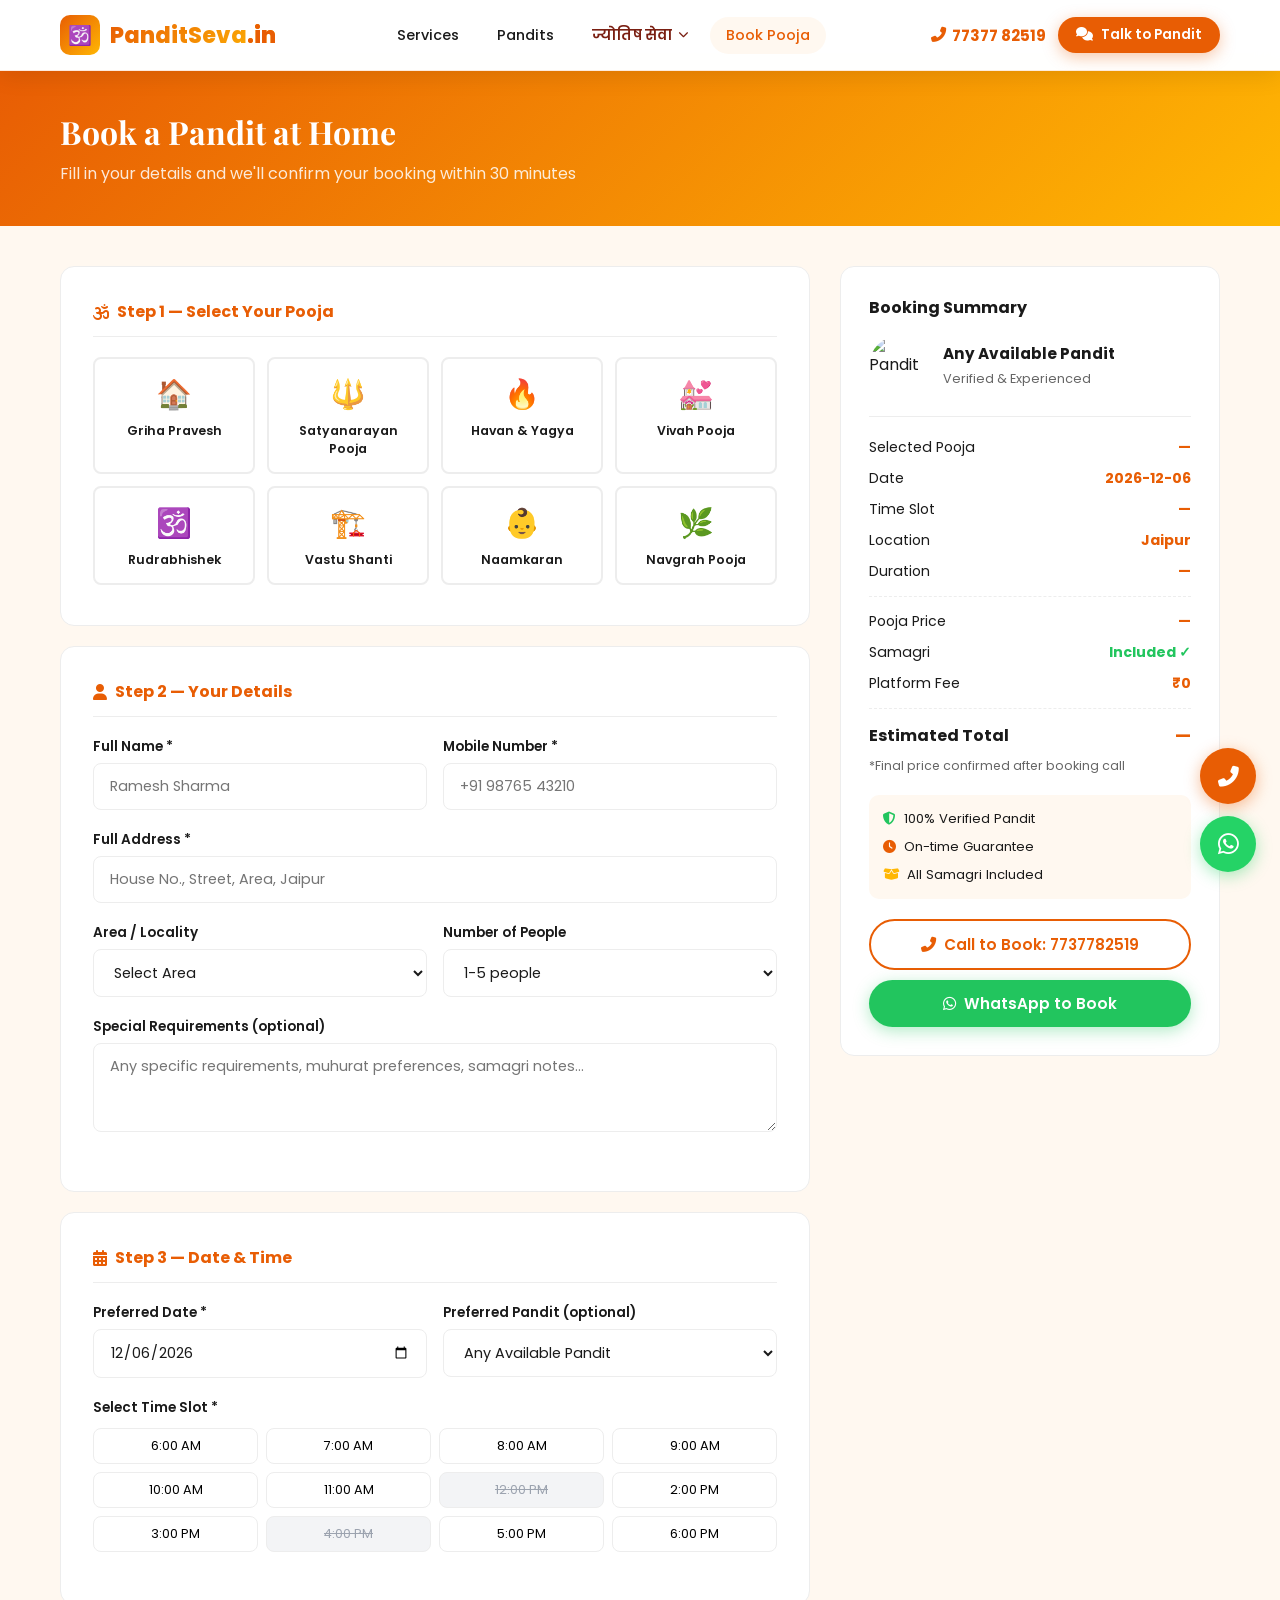
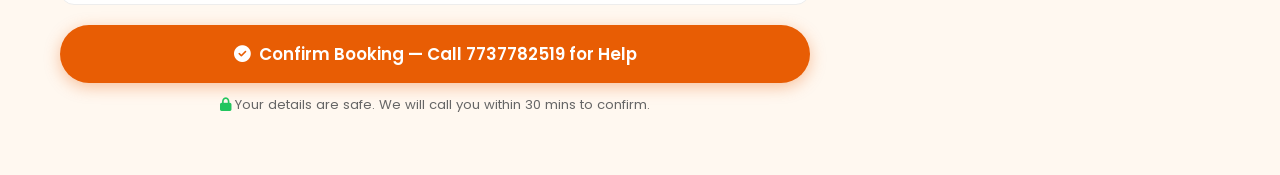
==== commit 14307c7c: "Add Vedic Astrology portal: Panchang, Faladesh, Rashifal, Baby Names, Janam/Premium Kundali, Kundali" ====
--- a/booking.html
+++ b/booking.html
@@ -5,6 +5,7 @@
   <meta name="viewport" content="width=device-width, initial-scale=1.0">
   <title>Book a Pooja — PanditSeva.in Jaipur</title>
   <link rel="stylesheet" href="css/style.css">
+  <link rel="stylesheet" href="css/jyotish.css">
   <link rel="stylesheet" href="https://cdnjs.cloudflare.com/ajax/libs/font-awesome/6.5.0/css/all.min.css">
   <link rel="icon" href="data:image/svg+xml,<svg xmlns='http://www.w3.org/2000/svg' viewBox='0 0 100 100'><text y='.9em' font-size='90'>🕉️</text></svg>">
   <style>
@@ -41,6 +42,7 @@
       <nav class="nav">
         <a href="index.html#services">Services</a>
         <a href="pandits.html">Pandits</a>
+        <div class="nav-dd"><button class="nav-dd-btn" type="button">ज्योतिष सेवा <i class="fas fa-chevron-down"></i></button><div class="nav-dd-menu"><a href="panchang.html"><i class="fas fa-calendar-day"></i> दैनिक पंचांग</a><a href="faladesh.html"><i class="fas fa-sun"></i> दैनिक फलादेश</a><a href="rashifal.html"><i class="fas fa-star"></i> राशिफल</a><a href="baby-names.html"><i class="fas fa-baby"></i> जन्म नाम सुझाव</a><a href="janam-kundali.html"><i class="fas fa-circle-nodes"></i> जन्म कुंडली</a><a href="kundali.html"><i class="fas fa-scroll"></i> प्रीमियम कुंडली</a><a href="kundali-matching.html"><i class="fas fa-heart"></i> कुंडली मिलान</a></div></div>
         <a href="booking.html" class="active">Book Pooja</a>
       </nav>
       <div class="header-actions">
@@ -337,5 +339,6 @@
   document.getElementById('successOverlay').classList.add('active');
 }
 </script>
+<script src="js/jy-common.js"></script>
 </body>
 </html>
--- a/css/style.css
+++ b/css/style.css
@@ -432,3 +432,18 @@
   .trust-bar-inner { flex-direction: column; gap: 16px; }
   .hero-stats { gap: 20px; }
 }
+
+/* ── PREMIUM KUNDALI BANNER (home) ── */
+.kundali-banner { background: linear-gradient(135deg, #7a1f12 0%, #a8321b 50%, #c4400a 100%); padding: 70px 0; position: relative; overflow: hidden; }
+.kundali-banner::before { content: '🕉️'; position: absolute; font-size: 20rem; opacity: 0.06; top: -30px; left: -20px; color: #fff; }
+.kundali-banner-inner { display: grid; grid-template-columns: 1.6fr 1fr; gap: 40px; align-items: center; position: relative; z-index: 1; }
+.kundali-banner-text { color: #fff; }
+.kb-eyebrow { display: inline-block; background: rgba(255,255,255,0.15); padding: 6px 16px; border-radius: 50px; font-size: 0.82rem; font-weight: 600; margin-bottom: 16px; }
+.kundali-banner-text h2 { font-family: 'Playfair Display', serif; font-size: 2.1rem; font-weight: 700; line-height: 1.25; margin-bottom: 14px; }
+.kundali-banner-text p { opacity: 0.92; line-height: 1.75; margin-bottom: 20px; max-width: 560px; }
+.kb-tags { display: flex; gap: 10px; flex-wrap: wrap; margin-bottom: 26px; }
+.kb-tags span { background: rgba(255,255,255,0.14); border: 1px solid rgba(255,255,255,0.25); padding: 6px 14px; border-radius: 50px; font-size: 0.8rem; }
+.kundali-banner-art { display: flex; justify-content: center; }
+.kb-chart { position: relative; }
+.kb-om { position: absolute; inset: 0; display: flex; align-items: center; justify-content: center; font-size: 3rem; }
+@media (max-width: 900px) { .kundali-banner-inner { grid-template-columns: 1fr; } .kundali-banner-art { display: none; } }
--- a/css/jyotish.css
+++ b/css/jyotish.css
@@ -0,0 +1,106 @@
+/* ============================================================================
+   jyotish.css — shared styles for all Jyotish pages (PanditSeva.in)
+   Theme: deep saffron, maroon, gold, cream. Extends css/style.css variables.
+   ========================================================================== */
+:root {
+  --maroon: #7A1F12;
+  --maroon-dark: #5a140b;
+  --maroon-2: #a8321b;
+  --gold-soft: #f6dd9b;
+  --cream: #fdf6e3;
+  --cream-2: #fff9ec;
+  --ink: #2b2118;
+  --line: #e7d3a6;
+}
+body.jy { background: var(--cream-2); font-family: 'Poppins', 'Noto Sans Devanagari', sans-serif; }
+.jy h1, .jy h2, .jy h3, .jy .hi { font-family: 'Noto Serif Devanagari', 'Playfair Display', serif; }
+
+/* ── nav dropdown ── */
+.nav-dd { position: relative; }
+.nav-dd-btn { background: none; padding: 8px 16px; border-radius: 50px; font-size: .9rem; font-weight: 600; color: var(--maroon); transition: var(--transition); display: inline-flex; align-items: center; gap: 6px; }
+.nav-dd-btn i { font-size: .65rem; transition: transform .2s; }
+.nav-dd:hover .nav-dd-btn, .nav-dd.open .nav-dd-btn, .nav-dd.has-active .nav-dd-btn { background: var(--bg-light); color: var(--primary); }
+.nav-dd.open .nav-dd-btn i { transform: rotate(180deg); }
+.nav-dd-menu { display: none; position: absolute; top: 100%; left: 0; min-width: 230px; background: #fff; border: 1px solid var(--line); border-radius: var(--radius-md); box-shadow: var(--shadow-lg); padding: 8px; z-index: 1100; }
+.nav-dd:hover .nav-dd-menu, .nav-dd.open .nav-dd-menu { display: block; }
+.nav-dd-menu a { display: flex !important; align-items: center; gap: 10px; border-radius: 10px !important; padding: 10px 14px !important; font-family: 'Noto Serif Devanagari', serif; }
+.nav-dd-menu a i { width: 18px; color: var(--primary); text-align: center; }
+.mobile-menu .mm-title { font-size: .72rem; letter-spacing: 1px; text-transform: uppercase; color: var(--text-light); padding: 10px 20px 2px; }
+.mobile-menu a i { width: 22px; color: var(--primary); }
+@media (max-width: 900px) { .nav-dd { display: none; } }
+
+/* ── page hero ── */
+.jy-hero { background: linear-gradient(135deg, var(--maroon) 0%, var(--maroon-2) 50%, #c4400a 100%); color: #fff; padding: 112px 0 64px; position: relative; overflow: hidden; text-align: center; }
+.jy-hero::before { content: 'ॐ'; position: absolute; font-size: 20rem; line-height: 1; opacity: .07; right: -30px; top: -20px; font-family: 'Noto Serif Devanagari', serif; }
+.jy-hero .eyebrow { display: inline-block; background: rgba(255,255,255,.15); padding: 6px 18px; border-radius: 50px; font-size: .8rem; font-weight: 600; margin-bottom: 14px; }
+.jy-hero h1 { font-size: 2.3rem; line-height: 1.35; margin-bottom: 10px; }
+.jy-hero p { max-width: 680px; margin: 0 auto; opacity: .92; line-height: 1.7; }
+.jy-wrap { max-width: 1100px; margin: 0 auto; padding: 0 20px; }
+.jy-sec { padding: 40px 0; }
+
+/* ── cards / grids ── */
+.jy-card { background: #fff; border: 1px solid var(--line); border-radius: var(--radius-lg); padding: 26px; box-shadow: var(--shadow-sm); }
+.jy-card.cream { background: var(--cream); }
+.jy-card h2, .jy-card h3 { color: var(--maroon); }
+.jy-card h3 { font-size: 1.12rem; margin-bottom: 10px; }
+.jy-grid { display: grid; gap: 18px; }
+.jy-g2 { grid-template-columns: repeat(2, 1fr); }
+.jy-g3 { grid-template-columns: repeat(3, 1fr); }
+.jy-g4 { grid-template-columns: repeat(4, 1fr); }
+@media (max-width: 900px) { .jy-g3, .jy-g4 { grid-template-columns: repeat(2, 1fr); } }
+@media (max-width: 600px) { .jy-g2, .jy-g3, .jy-g4 { grid-template-columns: 1fr; } .jy-hero h1 { font-size: 1.7rem; } .jy-card { padding: 18px; } }
+.jy-card.pull { margin-top: -34px; position: relative; z-index: 3; box-shadow: var(--shadow-lg); border-top: 5px solid var(--gold); }
+
+/* ── forms ── */
+.jy-form { display: grid; grid-template-columns: repeat(2, 1fr); gap: 14px 16px; }
+.jy-form .full { grid-column: 1 / -1; }
+@media (max-width: 600px) { .jy-form { grid-template-columns: 1fr; } }
+.jy-field label { display: block; font-size: .82rem; font-weight: 600; margin-bottom: 5px; color: var(--ink); }
+.jy-input, .jy-select { width: 100%; padding: 11px 13px; border: 1.5px solid var(--line); border-radius: var(--radius-sm); font: inherit; font-size: .95rem; background: #fff; color: var(--ink); }
+.jy-input:focus, .jy-select:focus { border-color: var(--primary); outline: none; box-shadow: 0 0 0 3px rgba(232,93,4,.12); }
+.jy-hint { font-size: .75rem; color: var(--text-light); margin-top: 4px; }
+.jy-btn { display: inline-flex; align-items: center; justify-content: center; gap: 8px; padding: 12px 26px; border-radius: 50px; font-weight: 600; font-size: .95rem; background: linear-gradient(135deg, var(--maroon-2), var(--primary)); color: #fff; box-shadow: 0 4px 14px rgba(168,50,27,.3); transition: var(--transition); }
+.jy-btn:hover { transform: translateY(-2px); }
+.jy-btn.ghost { background: #fff; color: var(--maroon); border: 1.5px solid var(--maroon-2); box-shadow: none; }
+.jy-btn.gold { background: linear-gradient(135deg, #FFB703, #E85D04); }
+.jy-btn.sm { padding: 8px 16px; font-size: .84rem; }
+.jy-btn[disabled] { opacity: .5; cursor: not-allowed; transform: none; }
+.jy-row { display: flex; gap: 10px; flex-wrap: wrap; align-items: center; }
+
+/* ── tables ── */
+.jy-table { width: 100%; border-collapse: collapse; font-size: .92rem; }
+.jy-table th { background: var(--maroon); color: #fff; text-align: left; padding: 9px 12px; font-weight: 600; font-family: 'Noto Serif Devanagari', serif; }
+.jy-table td { padding: 9px 12px; border-bottom: 1px solid var(--line); }
+.jy-table tr:nth-child(even) td { background: var(--cream-2); }
+.jy-scroll { overflow-x: auto; -webkit-overflow-scrolling: touch; }
+
+/* ── chips, badges, notes ── */
+.jy-chip { display: inline-block; padding: 4px 12px; border-radius: 50px; font-size: .78rem; font-weight: 600; background: var(--bg-light); color: var(--primary); border: 1px solid #FDDCB5; }
+.jy-chip.good { background: #e8f8ee; color: #15803d; border-color: #bfe8cd; }
+.jy-chip.bad { background: #fdecec; color: #b91c1c; border-color: #f6c6c6; }
+.jy-chip.mid { background: #fff7e0; color: #a16207; border-color: #f2dd9c; }
+.jy-prem-badge { display: inline-flex; align-items: center; gap: 5px; background: linear-gradient(135deg, #FFB703, #E85D04); color: #fff; font-size: .68rem; font-weight: 700; padding: 3px 10px; border-radius: 50px; vertical-align: middle; font-family: 'Poppins', sans-serif; }
+.jy-note { background: #fff7e0; border: 1px solid #f2dd9c; color: #7a5a06; padding: 10px 14px; border-radius: var(--radius-sm); font-size: .85rem; line-height: 1.6; }
+.jy-note.info { background: #eef5ff; border-color: #c9defa; color: #1e4a8a; }
+.jy-note.warn { background: #fdecec; border-color: #f6c6c6; color: #8f1d1d; }
+.jy-disclaimer { font-size: .78rem; color: var(--text-muted); line-height: 1.7; border-top: 1px dashed var(--line); padding-top: 12px; margin-top: 18px; }
+
+/* ── key/value lists ── */
+.jy-kv { display: grid; grid-template-columns: repeat(auto-fit, minmax(220px, 1fr)); gap: 12px; }
+.jy-kv .it { background: var(--cream); border: 1px solid var(--line); border-radius: var(--radius-md); padding: 12px 14px; }
+.jy-kv .it small { display: block; color: var(--text-muted); font-size: .72rem; text-transform: uppercase; letter-spacing: .5px; }
+.jy-kv .it b { display: block; color: var(--maroon); font-size: 1.05rem; margin-top: 2px; font-family: 'Noto Serif Devanagari', serif; }
+.jy-kv .it span { display: block; font-size: .78rem; color: var(--text-muted); margin-top: 2px; }
+
+/* ── tabs ── */
+.jy-tabs { display: flex; gap: 6px; flex-wrap: wrap; margin-bottom: 16px; }
+.jy-tab { padding: 8px 18px; border-radius: 50px; background: #fff; border: 1.5px solid var(--line); font-weight: 600; font-size: .86rem; color: var(--maroon); }
+.jy-tab.on { background: var(--maroon); color: #fff; border-color: var(--maroon); }
+
+/* ── toast ── */
+.jy-toast { position: fixed; left: 50%; bottom: 28px; transform: translate(-50%, 20px); background: var(--maroon-dark); color: #fff; padding: 10px 20px; border-radius: 50px; font-size: .88rem; opacity: 0; transition: all .3s; z-index: 5000; max-width: 90vw; }
+.jy-toast.show { opacity: 1; transform: translate(-50%, 0); }
+
+/* ── ornamental divider ── */
+.jy-orn { text-align: center; color: var(--gold-dark); letter-spacing: 8px; margin: 6px 0 18px; font-size: .9rem; }
+@media print { .header, .mobile-menu, .footer, .no-print { display: none !important; } body.jy { background: #fff; } }
